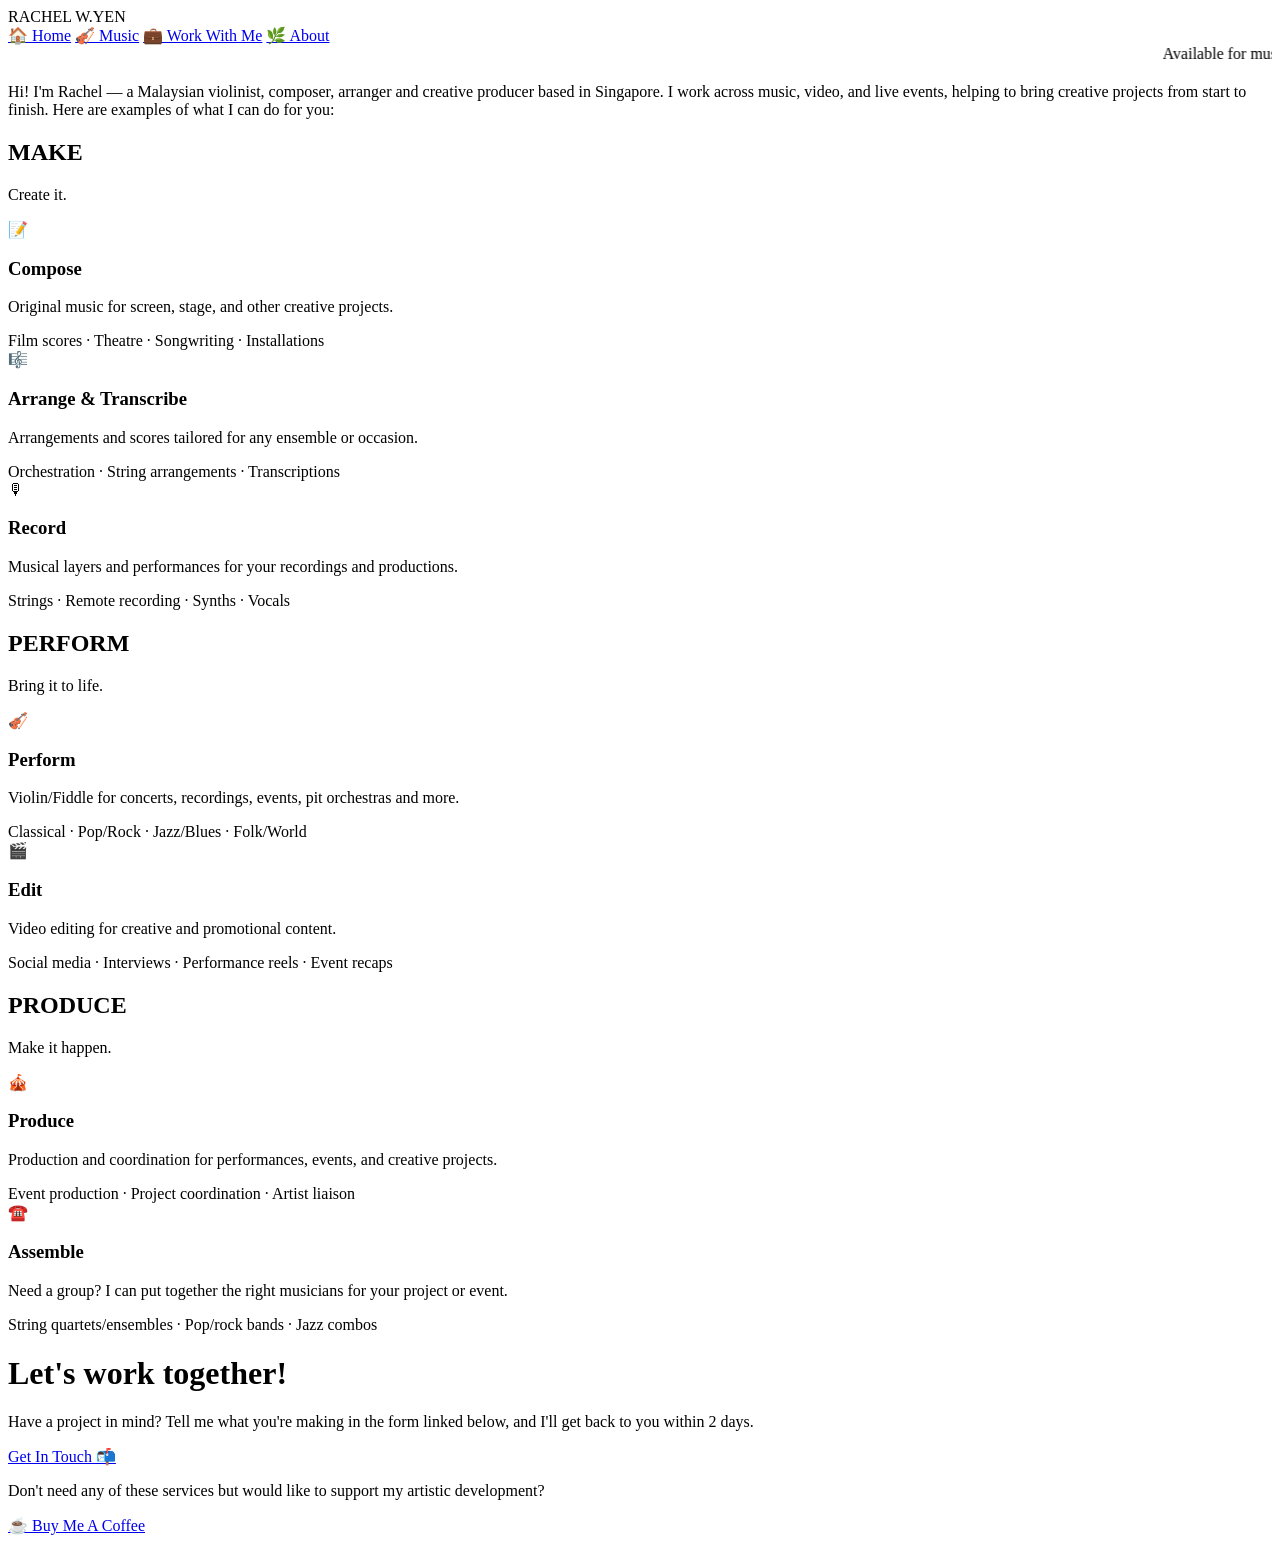
==== work.html @ db99f2f8 "Add files via upload" ====
<!DOCTYPE html>
<!--
(ง'̀-'́)ง
COPYRIGHT: RACHEL W.YEN 2025 // @ratiorae
-->
<html>

<head>
    <title>Work With Me — Rachel W.yen</title>
    <meta name="viewport" content="width=device-width, initial-scale=1.0">
    <link rel="preconnect" href="https://fonts.googleapis.com">
    <link rel="preconnect" href="https://fonts.gstatic.com" crossorigin>
    <link href="https://fonts.googleapis.com/css2?family=Jersey+15&display=swap" rel="stylesheet">
    <link href="https://fonts.googleapis.com/css2?family=Montserrat+Alternates:ital,wght@0,100;0,200;0,300;0,400;0,500;0,600;0,700;0,800;0,900;1,100;1,200;1,300;1,400;1,500;1,600;1,700;1,800;1,900&display=swap" rel="stylesheet">
    <link href="https://fonts.googleapis.com/css?family=Press+Start+2P&display=swap" rel="stylesheet">
    <link rel="stylesheet" href="style.css">
</head>

<body>
<div class="page-wrap">

    <!-- TITLE -->
<div id="title">RACHEL W.YEN</div>

<!-- BROWSER TAB NAV -->
<div id="nav-tabs">
    <a href="index.html" class="nav-tab">🏠 Home</a>
    <a href="music.html" class="nav-tab">🎻 Music</a>
    <a href="work.html" class="nav-tab active">💼 Work With Me</a>
    <a href="about.html" class="nav-tab">🌿 About</a>
</div>

<!-- MARQUEE -->
<div id="marquee">
    <marquee>Available for music, media, events, and any creative projects!</marquee>
</div>

<!-- MAIN BOX -->
<div id="box">

    <div class="work-intro">
        <p>Hi! I'm Rachel — a Malaysian violinist, composer, arranger and creative producer based in Singapore. I work across music, video, and live events, helping to bring creative projects from start to finish. Here are examples of what I can do for you:</p>
    </div>

    <!-- OFFERINGS -->
    <div class="offerings-grid">

        <!-- MAKE -->
        <div class="offering-group">

            <div class="offering-heading">
                <h2>MAKE</h2>
                <p>Create it.</p>
            </div>

            <div class="offering-cards">

                <!-- COMPOSE -->
                <div class="offering-card" onclick="this.classList.toggle('flipped')">
                    <div class="card-inner">
                        <div class="card-front">
                            <div class="offering-icon">📝</div>
                            <h3>Compose</h3>
                        </div>

                        <div class="card-back">
                            <p>Original music for screen, stage, and other creative projects.</p>
                            <span class="card-examples">Film scores · Theatre · Songwriting · Installations</span>
                        </div>
                    </div>
                </div>

                <!-- ARRANGE & TRANSCRIBE -->
                <div class="offering-card" onclick="this.classList.toggle('flipped')">
                    <div class="card-inner">
                        <div class="card-front">
                            <div class="offering-icon">🎼</div>
                            <h3>Arrange &amp; Transcribe</h3>
                        </div>

                        <div class="card-back">
                            <p>Arrangements and scores tailored for any ensemble or occasion.</p>
                            <span class="card-examples">Orchestration · String arrangements · Transcriptions</span>
                        </div>
                    </div>
                </div>

                <!-- RECORD -->
                <div class="offering-card" onclick="this.classList.toggle('flipped')">
                    <div class="card-inner">
                        <div class="card-front">
                            <div class="offering-icon">🎙</div>
                            <h3>Record</h3>
                        </div>

                        <div class="card-back">
                            <p>Musical layers and performances for your recordings and productions.</p>
                            <span class="card-examples">Strings · Remote recording · Synths · Vocals</span>
                        </div>
                    </div>
                </div>

            </div>
        </div>


        <!-- PERFORM -->
        <div class="offering-group">

            <div class="offering-heading">
                <h2>PERFORM</h2>
                <p>Bring it to life.</p>
            </div>

            <div class="offering-cards">

                <!-- PERFORM -->
                <div class="offering-card" onclick="this.classList.toggle('flipped')">
                    <div class="card-inner">
                        <div class="card-front">
                            <div class="offering-icon">🎻</div>
                            <h3>Perform</h3>
                        </div>

                        <div class="card-back">
                            <p>Violin/Fiddle for concerts, recordings, events, pit orchestras and more.</p>
                            <span class="card-examples">Classical · Pop/Rock · Jazz/Blues · Folk/World</span>
                        </div>
                    </div>
                </div>

                <!-- EDIT -->
                <div class="offering-card" onclick="this.classList.toggle('flipped')">
                    <div class="card-inner">
                        <div class="card-front">
                            <div class="offering-icon">🎬</div>
                            <h3>Edit</h3>
                        </div>

                        <div class="card-back">
                            <p>Video editing for creative and promotional content.</p>
                            <span class="card-examples">Social media · Interviews · Performance reels · Event recaps</span>
                        </div>
                    </div>
                </div>

            </div>
        </div>


        <!-- PRODUCE -->
        <div class="offering-group">

            <div class="offering-heading">
                <h2>PRODUCE</h2>
                <p>Make it happen.</p>
            </div>

            <div class="offering-cards">

                <!-- PRODUCE -->
                <div class="offering-card" onclick="this.classList.toggle('flipped')">
                    <div class="card-inner">
                        <div class="card-front">
                            <div class="offering-icon">🎪</div>
                            <h3>Produce</h3>
                        </div>

                        <div class="card-back">
                            <p>Production and coordination for performances, events, and creative projects.</p>
                            <span class="card-examples">Event production · Project coordination · Artist liaison</span>
                        </div>
                    </div>
                </div>

                <!-- ASSEMBLE -->
                <div class="offering-card" onclick="this.classList.toggle('flipped')">
                    <div class="card-inner">
                        <div class="card-front">
                            <div class="offering-icon">☎️</div>
                            <h3>Assemble</h3>
                        </div>

                        <div class="card-back">
                            <p>Need a group? I can put together the right musicians for your project or event.</p>
                            <span class="card-examples">String quartets/ensembles · Pop/rock bands · Jazz combos</span>
                        </div>
                    </div>
                </div>

            </div>
        </div>

    </div>

    <!-- CTA -->
    <div id="stuff">
        <h1>Let's work together!</h1>
        <p class="work-cta-text">Have a project in mind? Tell me what you're making in the form linked below, and I'll get back to you within 2 days.</p>

        <div id="button-hole">
            <div id="buttons">
                <a href="/hello" target="_blank">
                    Get In Touch 📬
                </a>
            </div>
        </div>
    </div>

    <!-- BUY ME A COFFEE -->
    <div class="coffee-section">
        <p>Don't need any of these services but would like to support my artistic development?</p>

        <div id="button-hole">
            <div id="buttons2">
                <a href="https://buymeacoffee.com/ratiorae/" target="_blank">
                    ☕️ Buy Me A Coffee
                </a>
            </div>
        </div>
    </div>

</div>
<!-- END MAIN BOX -->

</div>
<!-- END PAGE WRAP -->

<!-- TITLE BOUNCE ANIMATION -->
<script>
document.addEventListener("DOMContentLoaded", function () {
    const titleEl = document.getElementById("title");
    const originalText = titleEl.textContent.trim();

    function animateTitle() {
        titleEl.textContent = "";
        const words = originalText.split(" ");
        words.forEach((word, wordIndex) => {
            const wordSpan = document.createElement("span");
            wordSpan.className = "word";
            [...word].forEach((char, i) => {
                const letterSpan = document.createElement("span");
                letterSpan.className = "letter";
                letterSpan.textContent = char;
                letterSpan.style.animationDelay = `${(wordIndex * 0.2 + i * 0.05)}s`;
                wordSpan.appendChild(letterSpan);
            });
            titleEl.appendChild(wordSpan);
            titleEl.appendChild(document.createTextNode(" "));
        });
    }

    animateTitle();
    setInterval(() => { titleEl.innerHTML = ""; animateTitle(); }, 15000);
});
</script>

</body>
</html>
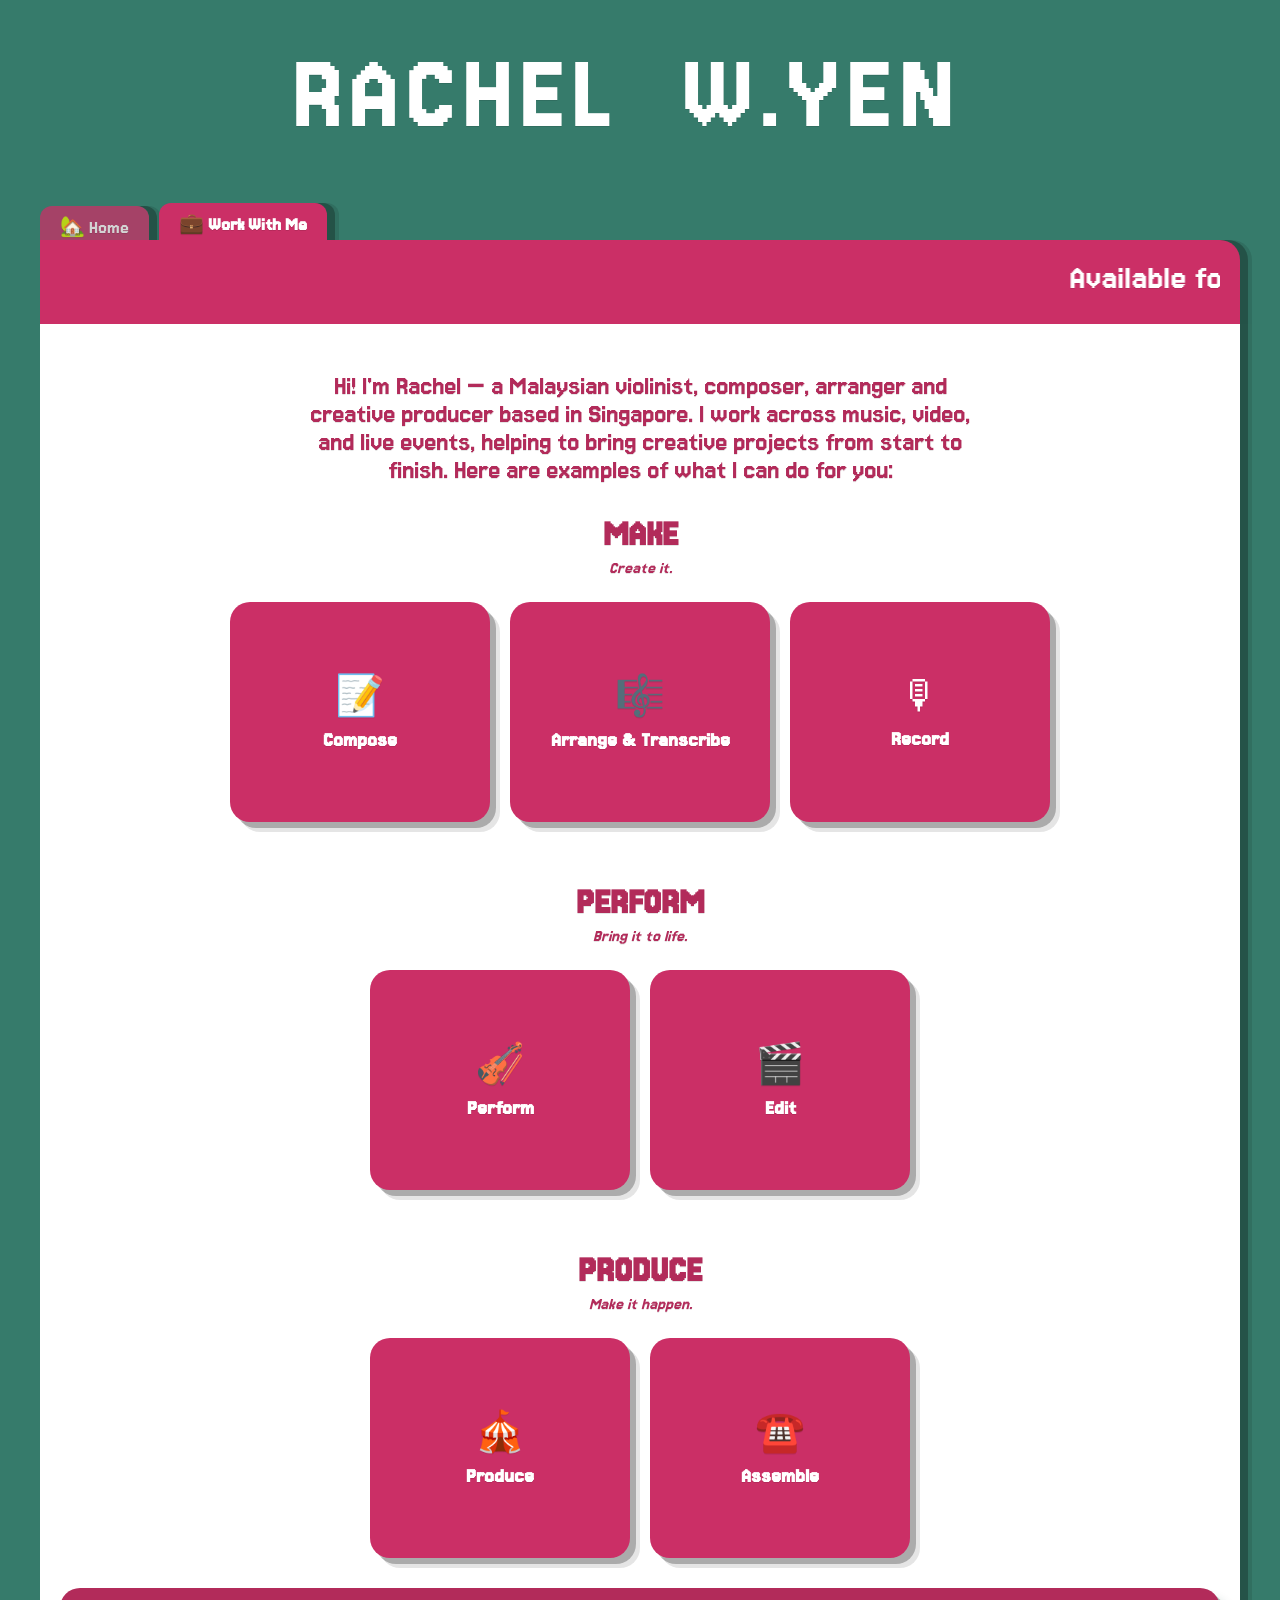
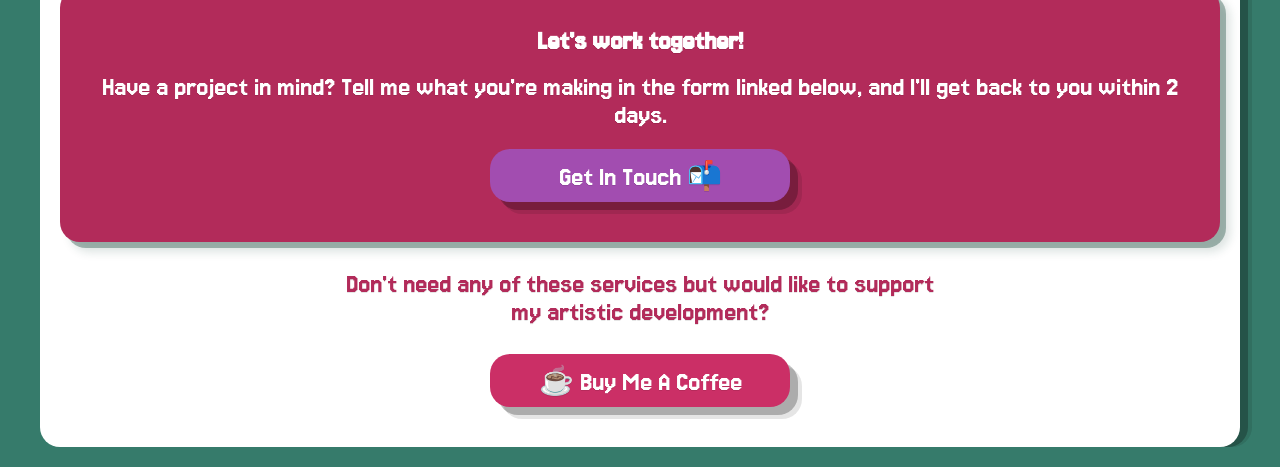
==== commit a89a8dfc: "Update work.html" ====
--- a/work.html
+++ b/work.html
@@ -24,10 +24,8 @@
 
 <!-- BROWSER TAB NAV -->
 <div id="nav-tabs">
-    <a href="index.html" class="nav-tab">🏠 Home</a>
-    <a href="music.html" class="nav-tab">🎻 Music</a>
+    <a href="index.html" class="nav-tab">🏡 Home</a>
     <a href="work.html" class="nav-tab active">💼 Work With Me</a>
-    <a href="about.html" class="nav-tab">🌿 About</a>
 </div>
 
 <!-- MARQUEE -->
--- a/style.css
+++ b/style.css
@@ -0,0 +1,760 @@
+/* =============================================
+   (ง'̀-'́)ง
+   COPYRIGHT: RACHEL W.YEN 2025 // @ratiorae
+   #2 Razzle Dazzle Rose
+   ============================================= */
+
+/* ── Variables ── */
+:root {
+    --bg:         #367b6b;
+    --body-text:  #b22b5a;
+    --link:       #a24db0;
+    --title:      #fff;
+    --marquee-bg: #cb2f66;
+    --marquee-text: #fff;
+    --image-bg:   #cb2f66;
+    --box-bg:     #fff;
+    --button-bg:  #a24db0;
+    --footer-bg:  #b22b5a;
+    --font-main:  'Jersey 15', Courier, monospace;
+    --shadow-dark: rgba(0, 0, 0, 0.25);
+    --shadow-darker: rgba(0, 0, 0, 0.1);
+    --shadow-green: rgba(18, 66, 54, 0.35);
+    --shadow-green-soft: rgba(18, 66, 54, 0.15);
+}
+
+/* ── Reset & Base ── */
+*, *::before, *::after {
+    box-sizing: border-box;
+}
+
+body {
+    background-color: var(--bg);
+    color: var(--body-text);
+    padding: 20px;
+    font-family: var(--font-main);
+    font-size: 10vw;
+    text-shadow: 0 1px 0 rgba(0,0,0,0.1);
+    margin: 0;
+}
+
+a:link, a:active, a:visited {
+    color: var(--link);
+    text-decoration: none;
+    transition-duration: 0.5s;
+}
+
+a:hover {
+    color: var(--bg);
+    transition-duration: 0.5s;
+}
+
+/* ── Layout ── */
+.page-wrap {
+    max-width: 1250px;
+    width: 100%;
+    margin: 0 auto;
+    padding: 0 20px;
+    box-sizing: border-box;
+}
+
+/* ── Title ── */
+#title {
+    color: var(--title);
+    text-align: center;
+    font-size: clamp(9vw, 5vw + 2rem, 80px);
+    line-height: 1.3;
+    margin: 0 auto 30px auto;
+    padding: 0 5vw;
+    max-width: 100%;
+    overflow-wrap: break-word;
+    word-break: normal;
+    white-space: nowrap;
+    display: block;
+    letter-spacing: 0.05em;
+}
+
+.word {
+    display: inline-block;
+    white-space: nowrap;
+    margin-right: 0.25em;
+}
+
+.letter {
+    display: inline-block;
+    animation: bounceOnce 1s ease forwards;
+}
+
+/* ── Marquee ── */
+#marquee {
+    background-color: var(--marquee-bg);
+    color: var(--marquee-text);
+    padding: 20px;
+    width: 100%;
+    font-size: 36px;
+    margin: auto;
+    position: relative;
+    z-index: 20;
+    box-sizing: border-box;
+    border-top-left-radius: 0;
+    border-top-right-radius: 20px;
+    box-shadow: 8px 0 0 0 rgba(0, 0, 0, 0.25),
+    12px 0 0 0 rgba(0, 0, 0, 0.1);
+}
+
+/* ── Browser Tab Navigation ── */
+#nav-tabs {
+    display: flex;
+    gap: 10px;
+    padding: 0;
+    margin: 0;
+    align-items: flex-end;
+    background: transparent;
+    position: relative;
+    z-index: 10;
+    overflow: visible;
+}
+
+.nav-tab {
+    background-color: rgba(203, 47, 102, 0.75);
+    font-family: var(--font-main);
+    font-size: clamp(12px, 2vw, 20px);
+    padding: 8px 20px;
+    border-top-left-radius: 12px;
+    border-top-right-radius: 12px;
+    border-bottom: none;
+    cursor: pointer;
+    text-decoration: none;
+    display: inline-block;
+    transition: opacity 0.2s, background-color 0.2s, transform 0.2s;
+    transform: translateY(6px);
+    box-shadow: 8px 0 0 rgba(0, 0, 0, 0.25),
+    12px 0 0 rgba(0, 0, 0, 0.1);
+    position: relative;
+    overflow: visible;
+    z-index: auto;
+}
+
+.nav-tab:link, .nav-tab:visited {
+    color: #d3d3d3;
+}
+
+.nav-tab:hover {
+    opacity: 1;
+    color: var(--marquee-text);
+    transform: translateY(0px);
+}
+
+.nav-tab.active {
+    background-color: var(--marquee-bg);
+    color: var(--marquee-text);
+    opacity: 1;
+    transform: translateY(3px);
+    font-weight: bold;
+}
+
+.nav-tab.active:hover {
+    color: var(--marquee-text);
+}
+
+/* ── Main Box ── */
+#box {
+    background-color: var(--box-bg);
+    padding: 20px;
+    width: 100%;
+    text-align: center;
+    margin: auto;
+    box-sizing: border-box;
+    z-index: 30;
+    border-bottom-left-radius: 20px;
+    border-bottom-right-radius: 20px;
+    border-top-right-radius: 0;
+    border-top-left-radius: 0;
+    box-shadow:
+        8px 0 0 var(--shadow-dark),
+        12px 0 0 var(--shadow-darker);
+}
+
+/* ── Hero + Bio ── */
+.hero-bio-wrap {
+    display: flex;
+    gap: 20px;
+    justify-content: center;
+    align-items: center;
+    flex-wrap: wrap;
+    width: 100%;
+    box-sizing: border-box;
+}
+
+#hero {
+    background: var(--image-bg);
+    padding: 20px;
+    border-radius: 20px;
+    display: inline-block;
+    box-sizing: border-box;
+    width: fit-content;
+    max-width: 400px;
+    box-shadow:
+        6px 6px 0 var(--shadow-green),
+        10px 10px 10px var(--shadow-green-soft);
+}
+
+#hero img {
+    width: 100%;
+    display: block;
+    max-width: 400px;
+}
+
+#hero:hover {
+    animation: shake 0.7s;
+    animation-iteration-count: 1;
+}
+
+#bio {
+    padding: 20px;
+    text-align: left;
+    width: 100%;
+    max-width: 400px;
+    height: auto;
+    font-size: clamp(18px, 4vw, 28px);
+    flex: 1 1 300px;
+    box-sizing: border-box;
+}
+
+/* ── Buttons ── */
+#button-hole {
+    display: flex;
+    flex-wrap: wrap;
+    justify-content: center;
+    gap: 20px;
+    margin: 20px auto;
+}
+
+#buttons {
+    background-color: var(--button-bg);
+    padding: 10px 20px;
+    border-radius: 20px;
+    box-shadow: 8px 8px 0 var(--shadow-dark),
+                12px 12px 0 var(--shadow-darker);
+    font-size: clamp(18px, 4vw, 28px);
+    text-align: center;
+    flex: 0 0 auto;
+    max-width: 300px;
+    width: 100%;
+    box-sizing: border-box;
+    display: flex;
+    align-items: center;
+    justify-content: center;
+    height: auto;
+}
+
+#buttons:hover {
+    animation: shake 0.7s;
+    animation-iteration-count: 1;
+}
+
+#buttons a {
+    color: var(--marquee-text);
+    font-size: clamp(20px, 5vw, 28px);
+    text-decoration: none;
+    display: flex;
+    flex-wrap: nowrap;
+    align-items: center;
+    justify-content: center;
+    gap: 10px;
+    width: 100%;
+    text-align: center;
+    white-space: nowrap;
+}
+
+#buttons img {
+    height: 24px;
+    max-width: 1.5em;
+    width: auto;
+    flex-shrink: 0;
+}
+
+#buttons img:hover { animation: none !important; }
+
+#buttons2 {
+    background-color: var(--marquee-bg);
+    padding: 10px 20px;
+    border-radius: 20px;
+    box-shadow: 8px 8px 0 var(--shadow-dark),
+                12px 12px 0 var(--shadow-darker);
+    font-size: clamp(20px, 5vw, 28px);
+    text-align: center;
+    flex: 0 0 auto;
+    max-width: 300px;
+    width: 100%;
+    box-sizing: border-box;
+    display: flex;
+    align-items: center;
+    justify-content: center;
+    height: auto;
+}
+
+#buttons2:hover {
+    animation: shake 0.7s;
+    animation-iteration-count: 1;
+}
+
+#buttons2 a {
+    color: var(--marquee-text);
+    text-decoration: none;
+    display: flex;
+    flex-wrap: nowrap;
+    align-items: center;
+    justify-content: center;
+    gap: 10px;
+    width: 100%;
+    text-align: center;
+    white-space: nowrap;
+}
+
+#buttons2 img {
+    height: 24px;
+    max-width: 1.5em;
+    width: auto;
+    flex-shrink: 0;
+}
+
+#buttons2 img:hover { animation: none !important; }
+
+/* ── Social / SNS ── */
+h2 {
+    font-size: 3vw;
+}
+
+#sns {
+    margin-top: 5px;
+    color: var(--bg);
+    font-size: 16px;
+}
+
+#sns h1 { font-size: 10vw; text-decoration: underline; }
+#sns img { width: 40px; }
+#sns img:hover {
+    animation: shake 0.7s;
+    animation-iteration-count: 1;
+}
+
+/* ── Footer / Stuff ── */
+#stuff {
+    background-color: var(--footer-bg);
+    text-align: center;
+    color: #fff;
+    padding: 20px;
+    margin-top: 20px;
+    border-radius: 20px;
+    box-shadow:
+        6px 6px 0 var(--shadow-green),
+        10px 10px 10px var(--shadow-green-soft);
+}
+
+#stuff h1 { font-size: clamp(18px, 4vw, 28px); }
+#stuff p  { font-size: clamp(18px, 4vw, 28px); margin: auto; }
+#stuff a:link { color: var(--marquee-text); }
+#stuff img { width: 40px; }
+#stuff img:hover {
+    animation: shake 0.7s;
+    animation-iteration-count: 1;
+}
+
+/* ── Tooltip ── */
+#s-m-t-tooltip {
+    background-color: var(--marquee-bg);
+    color: #fff;
+    font-family: var(--font-main);
+    font-size: 20px;
+    margin: 10px;
+    padding: 5px;
+    width: auto;
+    z-index: 9999;
+    line-height: 16px;
+    word-wrap: break-word;
+    text-align: center;
+    border-radius: 8px;
+    box-shadow: 2px 2px 8px rgba(0,0,0,0.2);
+}
+
+/* ── Popup ── */
+.popup {
+    position: relative;
+    display: inline-block;
+    cursor: pointer;
+    -webkit-user-select: none;
+    -moz-user-select: none;
+    -ms-user-select: none;
+    user-select: none;
+}
+
+.popup .popuptext {
+    visibility: hidden;
+    opacity: 0;
+    width: 160px;
+    background-color: var(--marquee-bg);
+    color: #fff;
+    text-align: center;
+    border-radius: 6px;
+    padding: 8px 0;
+    position: absolute;
+    z-index: 1;
+    bottom: 125%;
+    left: 50%;
+    margin-left: -80px;
+    transition: opacity 0.5s ease;
+}
+
+.popup .popuptext::after {
+    content: "";
+    position: absolute;
+    top: 100%;
+    left: 50%;
+    margin-left: -5px;
+    border-width: 5px;
+    border-style: solid;
+    border-color: var(--marquee-bg) transparent transparent transparent;
+}
+
+.popup .show    { visibility: visible; opacity: 1; animation: fadeIn 0.5s forwards; }
+.popup .fadeOut { animation: fadeOut 0.5s forwards; }
+
+/* ── Media Shelf Slide-up Tab ── */
+#shelf-tab {
+    position: fixed;
+    top: 70%;
+    right: 0;
+    transform: translateX(calc(100% - 36px)) translateY(-50%);
+    z-index: 1000;
+    display: flex;
+    flex-direction: row;
+    align-items: flex-end;
+    transition: transform 0.4s ease;
+}
+
+#shelf-tab.open {
+   transform: translateX(0%) translateY(-50%);
+}
+
+#shelf-handle {
+    background-color: var(--marquee-bg);
+    color: var(--marquee-text);
+    font-family: var(--font-main);
+    font-size: clamp(12px, 1.5vw, 18px);
+    padding: 20px 8px;
+    border-top-left-radius: 12px;
+    border-bottom-left-radius: 12px;
+    border-top-right-radius: 0;
+    border-bottom-right-radius: 0;
+    cursor: pointer;
+    user-select: none;
+    writing-mode: vertical-rl;
+    text-orientation: mixed;
+    transition: background-color 0.2s;
+    order: 1;
+    position: relative;
+    z-index: 2;
+    box-shadow: -4px 4px 0 var(--shadow-dark);
+}
+
+#shelf-handle:hover {
+    background-color: var(--button-bg);
+}
+
+#shelf-handle span {
+   display: block;
+   word-spacing: 5px;
+}
+
+#shelf-panel {
+    background-color: var(--box-bg);
+    color: var(--body-text);
+    width: 250px;
+    overflow: hidden;
+    padding: 20px;
+    border-top-left-radius: 12px;
+    border-bottom-left-radius: 0;
+    font-size: clamp(14px, 1.8vw, 20px);
+    text-align: left;
+    order: 2;
+    position: relative;
+    z-index: 1;
+    box-shadow: -4px 4px 0 var(--shadow-dark);
+}
+
+#shelf-panel h3 {
+    margin-top: 0;
+    font-size: clamp(16px, 2vw, 22px);
+    color: var(--marquee-bg);
+}
+
+#shelf-panel ul {
+    padding-left: 16px;
+    margin: 8px 0;
+}
+
+#shelf-panel li {
+    margin-bottom: 6px;
+    font-size: clamp(12px, 1.5vw, 16px);
+}
+
+/* ── Work With Me ── */
+.work-intro {
+    font-size: clamp(18px, 4vw, 28px);
+    margin: 20px auto 30px auto;
+    max-width: 700px;
+    color: var(--body-text);
+}
+
+.offerings-grid {
+    display: flex;
+    flex-direction: column;
+    gap: 60px;
+    margin: 0 auto 30px auto;
+    max-width: 900px;
+}
+
+.offering-group {
+    width: 100%;
+}
+
+.offering-heading {
+    text-align: center;
+    margin-bottom: 25px;
+}
+
+.offering-heading h2 {
+    font-family: var(--font-main);
+    font-size: clamp(28px, 5vw, 40px);
+    margin: 0;
+    color: var(--body-text);
+}
+
+.offering-heading p {
+    font-family: var(--font-main);
+    font-size: clamp(14px, 2vw, 18px);
+    margin: 5px 0 0;
+    color: var(--body-text);
+    font-style: italic;
+}
+
+.offering-cards {
+    display: flex;
+    flex-wrap: wrap;
+    gap: 20px;
+    justify-content: center;
+    align-items: start;
+}
+
+/* ── Flip Card ── */
+.offering-card {
+    flex: 0 1 260px;
+    max-width: 260px;
+    height: 220px;
+    cursor: pointer;
+    perspective: 1000px;
+}
+
+.card-inner {
+    position: relative;
+    width: 100%;
+    height: 100%;
+    min-height: 160px;
+    transform-style: preserve-3d;
+    transition: transform 0.5s ease;
+    border-radius: 20px;
+}
+
+.offering-card.flipped .card-inner {
+    transform: rotateY(180deg);
+}
+
+.card-front, .card-back {
+    position: absolute;
+    width: 100%;
+    height: 100%;
+    backface-visibility: hidden;
+    -webkit-backface-visibility: hidden;
+    border-radius: 20px;
+    display: flex;
+    flex-direction: column;
+    align-items: center;
+    justify-content: center;
+    padding: 20px;
+    box-sizing: border-box;
+    box-shadow:
+        6px 6px 0 var(--shadow-dark),
+        10px 10px 0 var(--shadow-darker);
+}
+
+.card-front {
+    background-color: var(--marquee-bg);
+    color: #fff;
+}
+
+.card-back {
+    background-color: var(--footer-bg);
+    color: #fff;
+    transform: rotateY(180deg);
+    box-shadow: -6px 6px 0 var(--shadow-dark);
+}
+
+.offering-icon {
+    font-size: 2.5rem;
+    margin-bottom: 10px;
+}
+
+.offering-card h3 {
+    font-family: var(--font-main);
+    font-size: clamp(18px, 3vw, 22px);
+    margin: 0;
+    color: #fff;
+    text-align: center;
+}
+
+.card-back p {
+    font-family: var(--font-main);
+    font-size: clamp(16px, 4vw, 22px);
+    color: #fff;
+    margin: 0 0 10px 0;
+    line-height: 1.5;
+    text-align: center;
+}
+
+.card-examples {
+    font-family: var(--font-main);
+    font-size: clamp(13px, 3vw, 16px);
+    color: rgba(255,255,255,0.75);
+    text-align: center;
+    font-style: italic;
+}
+
+.work-cta-text {
+    font-size: clamp(18px, 4vw, 28px);
+    margin-bottom: 20px;
+}
+
+.coffee-section {
+    margin: 20px auto 10px auto;
+    max-width: 600px;
+    font-size: clamp(18px, 4vw, 28px);
+    color: var(--body-text);
+}
+
+/* ── Tables ── */
+table { padding-left: 5px; width: auto; margin: auto; }
+td    { font-size: 25px; float: left; }
+tr    { margin: auto; }
+tr:after { content: ""; display: table; clear: both; }
+
+/* ── Keyframes ── */
+@keyframes shake {
+    0%  { transform: translate(1px, 1px) rotate(0deg); }
+    10% { transform: translate(-1px, -2px) rotate(-1deg); }
+    20% { transform: translate(-3px, 0px) rotate(1deg); }
+    30% { transform: translate(3px, 2px) rotate(0deg); }
+}
+
+@keyframes bounceOnce {
+    0%, 20%, 50%, 80%, 100% { transform: translateY(0); }
+    40% { transform: translateY(-30px); }
+    60% { transform: translateY(-15px); }
+}
+
+@keyframes fadeIn  { from { opacity: 0; } to { opacity: 1; } }
+@keyframes fadeOut {
+    0%   { opacity: 1; visibility: visible; }
+    100% { opacity: 0; visibility: hidden; }
+}
+
+/* ── Responsive ── */
+@media screen and (max-width: 600px) {
+    body { padding: 10px; }
+
+    .word {
+        display: block;
+        white-space: nowrap;
+        margin-bottom: 0.2em;
+    }
+
+    .hero-bio-wrap { flex-direction: column; align-items: center; }
+
+    #title {
+        font-size: clamp(9vw, 5vw + 2rem, 80px);
+        max-width: 90vw;
+        white-space: normal;
+        overflow-wrap: break-word;
+        word-break: normal;
+        line-height: 1.2;
+        text-align: center;
+        margin: 0 auto;
+        padding: 0;
+    }
+
+    #marquee  { font-size: 20px; padding: 10px; }
+    #bio      { padding: 10px; font-size: 22px; min-height: unset; flex: none; max-width: 90vw; text-align: center; margin: auto; }
+    #hero     { max-width: 90vw; }
+    #box      { padding: 10px; }
+
+    #button-hole { flex-direction: column; align-items: center; }
+
+    #nav-tabs { gap: 3px; }
+    .nav-tab  { padding: 6px 12px; font-size: 12px; }
+
+    #shelf-tab  { right: 0; }
+    #shelf-panel { width: 200px; }
+
+   .offerings-grid {
+        flex-direction: column;
+        align-items: center;
+    }
+
+   .offering-group {
+        width: 100%;
+    }
+
+    .offering-heading {
+        margin-bottom: 20px;
+    }
+
+    .offering-heading h2 {
+        font-size: clamp(26px, 8vw, 34px);
+    }
+
+    .offering-heading p {
+        font-size: 15px;
+        margin-top: 4px;
+    }
+
+    .offering-cards {
+        flex-direction: column;
+        align-items: center;
+        gap: 20px;
+    }
+
+    .offering-card {
+        max-width: 90vw;
+        width: 100%;
+        height: 220px;
+    }
+   .card-inner {
+        min-height: 160px;
+    }
+
+    .card-front, .card-back {
+        min-height: 160px;
+    }
+
+    .offering-card h3 {
+        font-size: 7vw;
+    }
+
+    .card-back p {
+        font-size: 6vw;
+    }
+
+    .card-examples {
+        font-size: 4.5vw;
+    }
+}
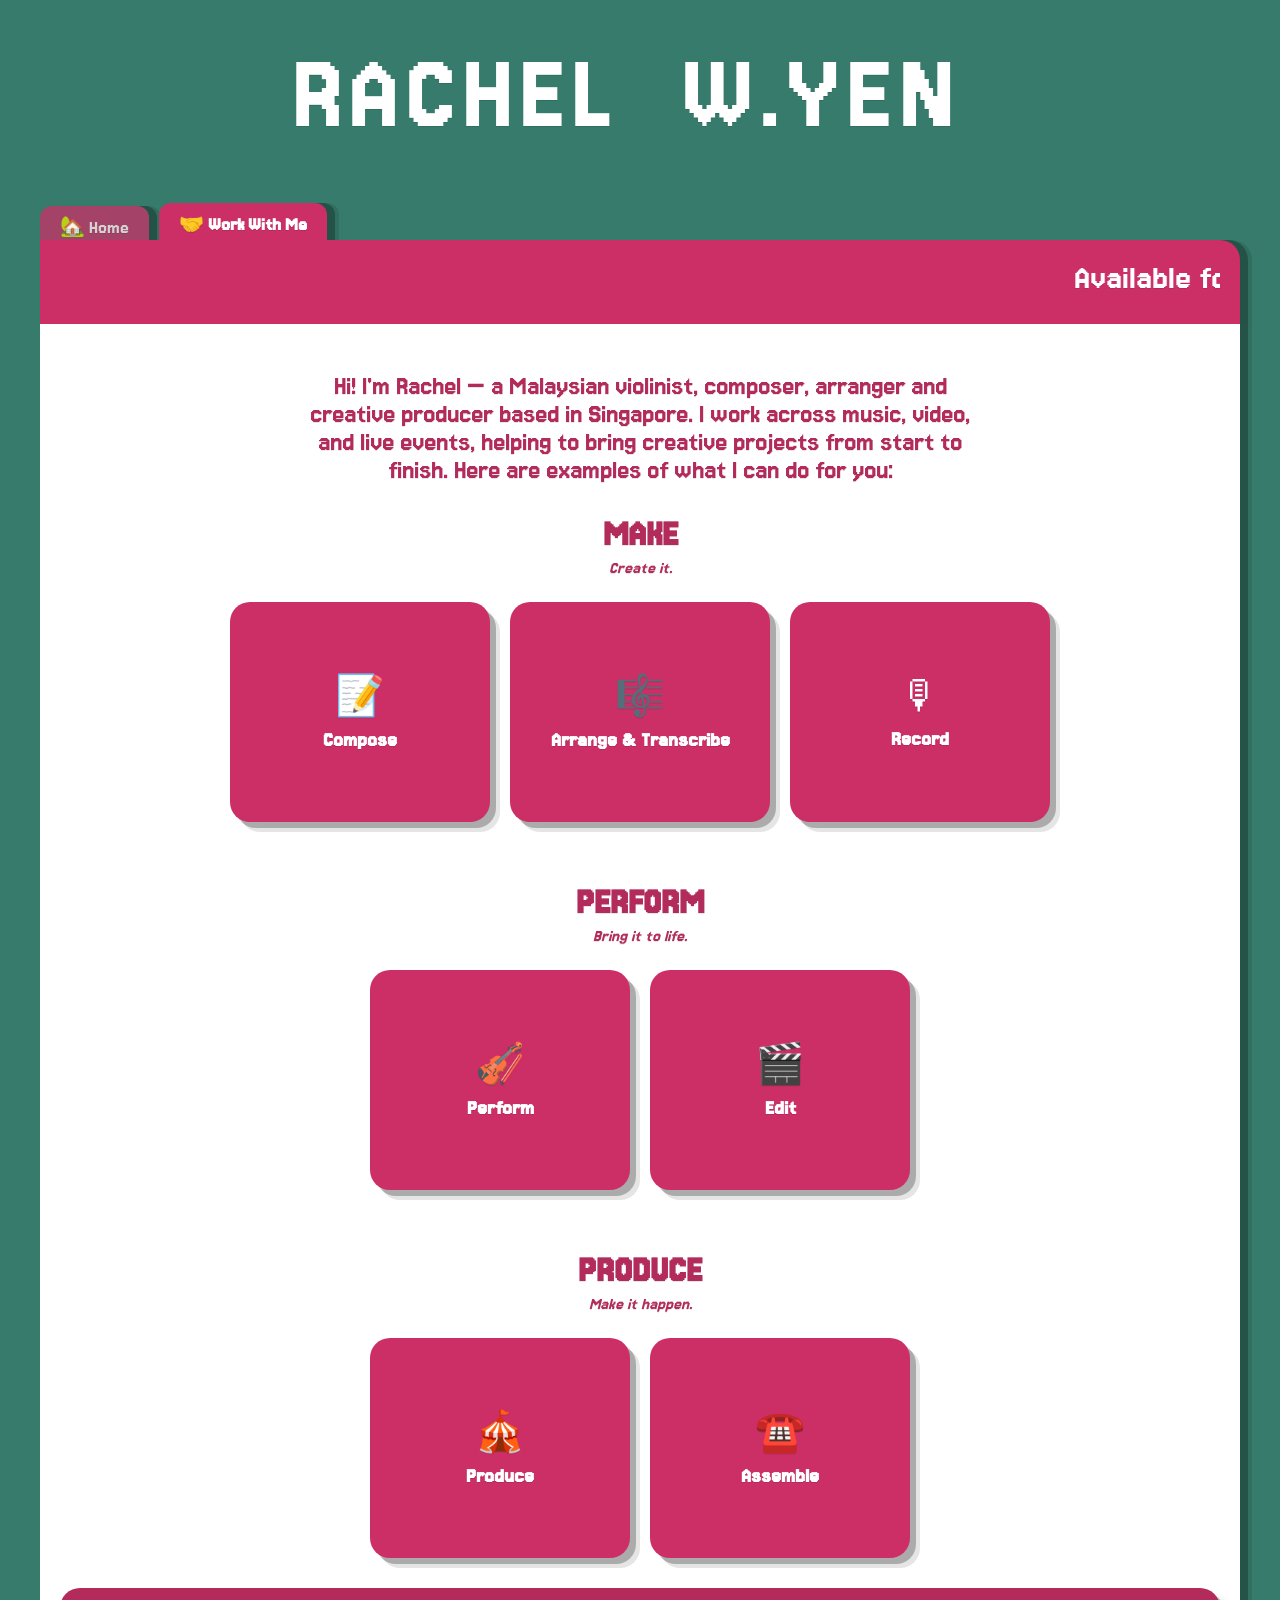
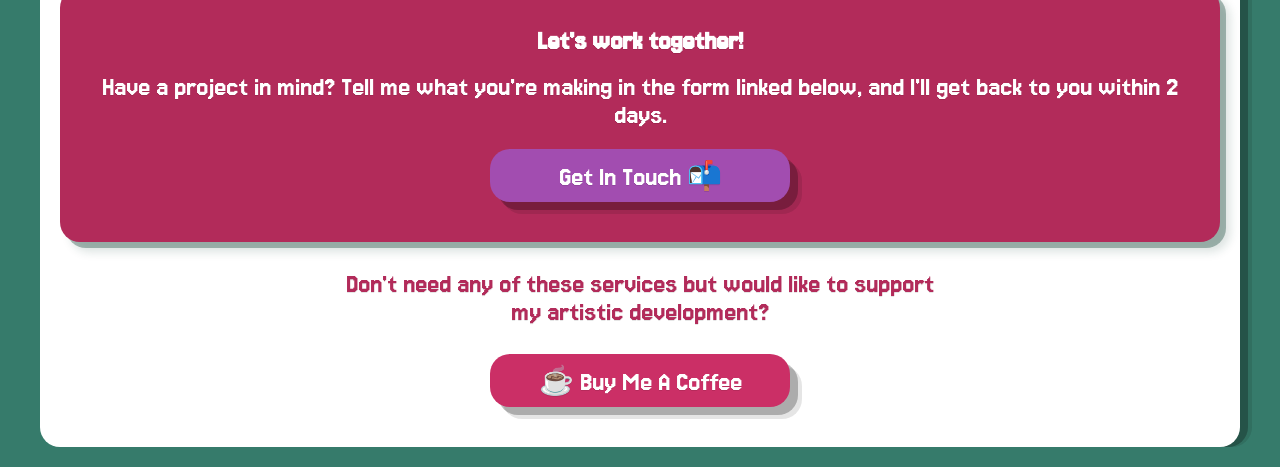
==== commit 34700e85: "Update work.html" ====
--- a/work.html
+++ b/work.html
@@ -25,7 +25,7 @@
 <!-- BROWSER TAB NAV -->
 <div id="nav-tabs">
     <a href="index.html" class="nav-tab">🏡 Home</a>
-    <a href="work.html" class="nav-tab active">💼 Work With Me</a>
+    <a href="work.html" class="nav-tab active">🤝 Work With Me</a>
 </div>
 
 <!-- MARQUEE -->
